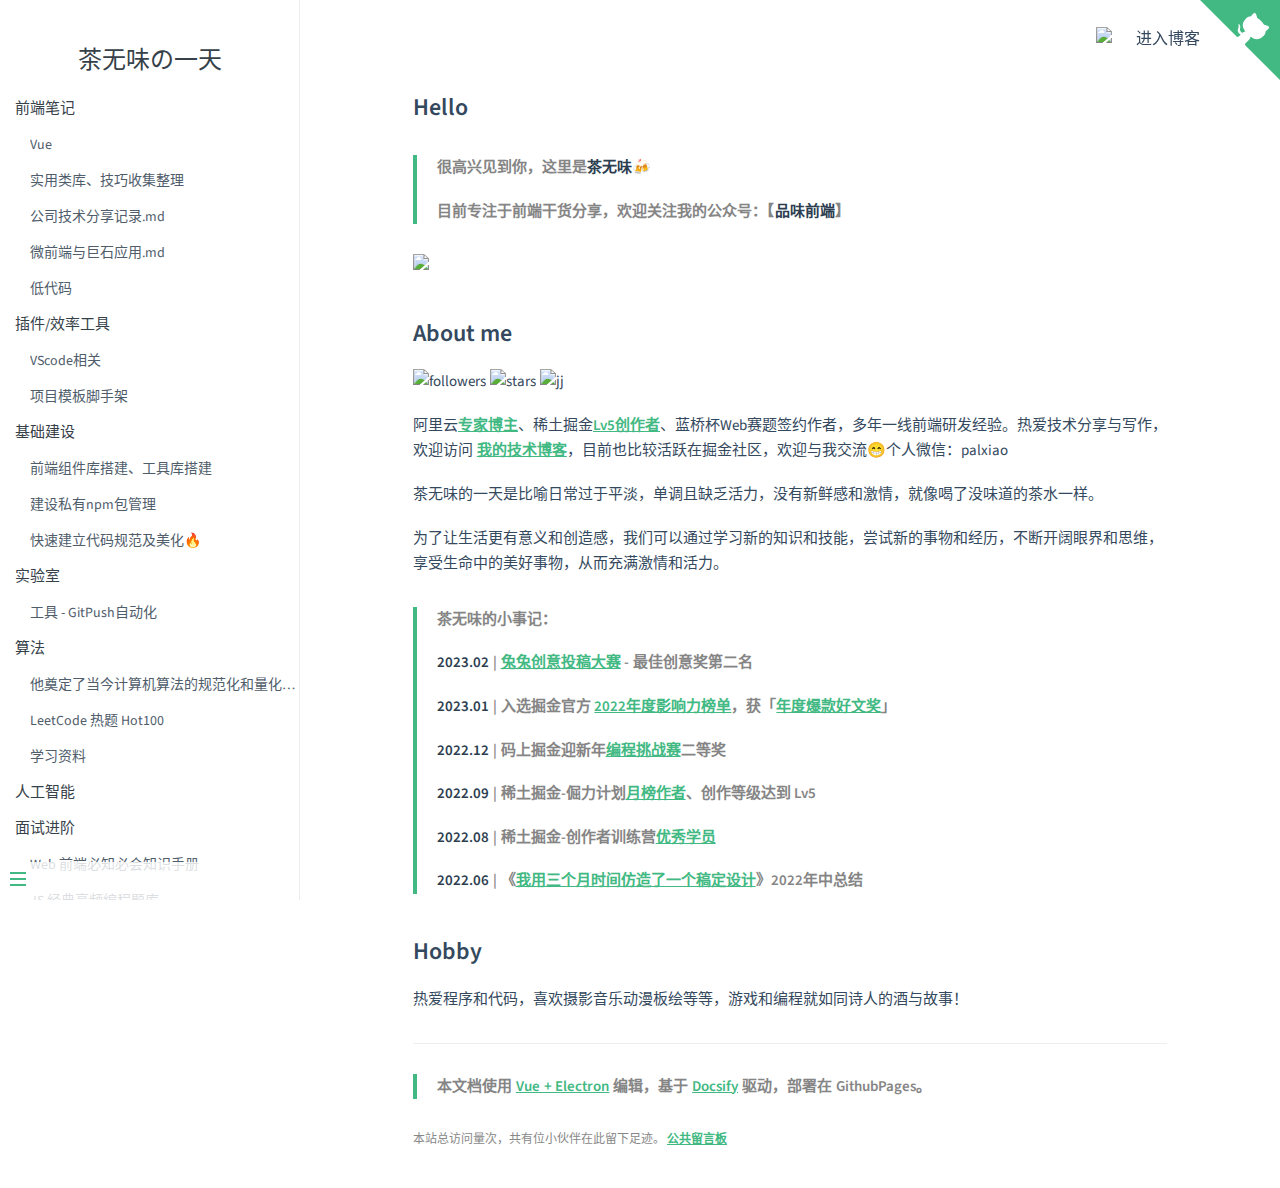
==== docs/index.html @ b086ecbe "feat: auto update" ====
<!DOCTYPE html>
<html lang="zh-cn">
  <head>
    <meta charset="UTF-8" />
    <title>茶无味の一天</title>
    <meta http-equiv="Cache-Control" content="no-cache, no-store, must-revalidate" />
    <meta http-equiv="Pragma" content="no-cache" />
    <meta http-equiv="Expires" content="0" />
    <meta http-equiv="X-UA-Compatible" content="IE=edge,chrome=1" />
    <meta name="description" content="Description" />
    <meta name="viewport" content="width=device-width, initial-scale=1.0, minimum-scale=1.0" />
    <link rel="stylesheet" href="lib/themes/vue.css" />
    <link rel="stylesheet" href="style/main.css" />
  </head>

  <body>
    <nav style="margin-right: 2rem">
      <a href="https://blog.palxp.com">进入博客</a>
      <a href="https://juejin.cn/user/2682464103060541/posts"><img class="juejin"
    src="https://lf3-cdn-tos.bytescm.com/obj/static/xitu_juejin_web/7abc2b532f725d394feaf0141547ade7.svg" /></a>
    </nav>
    <div id="app"></div>
    <script>
      window.$docsify = {
        name: '茶无味の一天',
        repo: 'palxiao/FEbook',
        loadNavbar: false,
        loadSidebar: true,
        subMaxLevel: 2, // 显示目录
        search: {
          placeholder: {
            '/zh-cn/': '搜索',
            '/': 'Type to search',
          },
          noData: {
            '/zh-cn/': '搜索不到结果',
            '/': '搜索不到结果',
          },
          // 搜索标题的最大层级, 1 - 6
          depth: 3,
          hideOtherSidebarContent: false, // 是否隐藏其他侧边栏内容
        },
        count: {
          countable: true,
          fontsize: '0.9em',
          color: 'rgb(90,90,90)',
          language: 'chinese',
          isExpected: true,
        },
      }
    </script>
    <!-- Docsify v4 -->
    <script src="lib/docsify@4.js"></script>
    <script src="//cdn.jsdelivr.net/npm/docsify/lib/plugins/search.min.js"></script>

    <script src="//cdn.jsdelivr.net/npm/docsify/lib/plugins/zoom-image.min.js"></script><script src="//cdn.jsdelivr.net/npm/docsify-copy-code/dist/docsify-copy-code.min.js"></script><script src="//unpkg.com/docsify-count/dist/countable.js"></script>
  </body>

  <script src="lib/prepare.js"></script>
</html>
---- docs/lib/themes/vue.css ----
@import url("https://fonts.googleapis.com/css?family=Roboto+Mono|Source+Sans+Pro:300,400,600");*{-webkit-font-smoothing:antialiased;-webkit-overflow-scrolling:touch;-webkit-tap-highlight-color:rgba(0,0,0,0);-webkit-text-size-adjust:none;-webkit-touch-callout:none;box-sizing:border-box}body:not(.ready){overflow:hidden}body:not(.ready) .app-nav,body:not(.ready)>nav,body:not(.ready) [data-cloak]{display:none}div#app{font-size:30px;font-weight:lighter;margin:40vh auto;text-align:center}div#app:empty:before{content:"Loading..."}img.emoji{height:1.2em}img.emoji,span.emoji{vertical-align:middle}span.emoji{font-family:Apple Color Emoji,Segoe UI Emoji,Segoe UI Symbol,Noto Color Emoji;font-size:1.2em}.progress{background-color:#42b983;background-color:var(--theme-color,#42b983);height:2px;left:0;position:fixed;right:0;top:0;transition:width .2s,opacity .4s;width:0;z-index:999999}.search .search-keyword,.search a:hover{color:#42b983;color:var(--theme-color,#42b983)}.search .search-keyword{font-style:normal;font-weight:700}body,html{height:100%}body{-moz-osx-font-smoothing:grayscale;-webkit-font-smoothing:antialiased;color:#34495e;font-family:Source Sans Pro,Helvetica Neue,Arial,sans-serif;font-size:15px;letter-spacing:0;margin:0;overflow-x:hidden}img{max-width:100%}a[disabled]{cursor:not-allowed;opacity:.6}kbd{border:1px solid #ccc;border-radius:3px;display:inline-block;font-size:12px!important;line-height:12px;margin-bottom:3px;padding:3px 5px;vertical-align:middle}li input[type=checkbox]{margin:0 .2em .25em 0;vertical-align:middle}.app-nav{margin:25px 60px 0 0;position:absolute;right:0;text-align:right;z-index:10}.app-nav.no-badge{margin-right:25px}.app-nav p{margin:0}.app-nav>a{margin:0 1rem;padding:5px 0}.app-nav li,.app-nav ul{display:inline-block;list-style:none;margin:0}.app-nav a{color:inherit;font-size:16px;text-decoration:none;transition:color .3s}.app-nav a.active,.app-nav a:hover{color:#42b983;color:var(--theme-color,#42b983)}.app-nav a.active{border-bottom:2px solid #42b983;border-bottom:2px solid var(--theme-color,#42b983)}.app-nav li{display:inline-block;margin:0 1rem;padding:5px 0;position:relative;cursor:pointer}.app-nav li ul{background-color:#fff;border:1px solid;border-color:#ddd #ddd #ccc;border-radius:4px;box-sizing:border-box;display:none;max-height:calc(100vh - 61px);overflow-y:auto;padding:10px 0;position:absolute;right:-15px;text-align:left;top:100%;white-space:nowrap}.app-nav li ul li{display:block;font-size:14px;line-height:1rem;margin:8px 14px;white-space:nowrap}.app-nav li ul a{display:block;font-size:inherit;margin:0;padding:0}.app-nav li ul a.active{border-bottom:0}.app-nav li:hover ul{display:block}.github-corner{border-bottom:0;position:fixed;right:0;text-decoration:none;top:0;z-index:1}.github-corner:hover .octo-arm{animation:octocat-wave .56s ease-in-out}.github-corner svg{color:#fff;fill:#42b983;fill:var(--theme-color,#42b983);height:80px;width:80px}main{display:block;position:relative;width:100vw;height:100%;z-index:0}main.hidden{display:none}.anchor{display:inline-block;text-decoration:none;transition:all .3s}.anchor span{color:#34495e}.anchor:hover{text-decoration:underline}.sidebar{border-right:1px solid rgba(0,0,0,.07);overflow-y:auto;padding:40px 0 0;position:absolute;top:0;bottom:0;left:0;transition:transform .25s ease-out;width:300px;z-index:20}.sidebar>h1{margin:0 auto 1rem;font-size:1.5rem;font-weight:300;text-align:center}.sidebar>h1 a{color:inherit;text-decoration:none}.sidebar>h1 .app-nav{display:block;position:static}.sidebar .sidebar-nav{line-height:2em;padding-bottom:40px}.sidebar li.collapse .app-sub-sidebar{display:none}.sidebar ul{margin:0 0 0 15px;padding:0}.sidebar li>p{font-weight:700;margin:0}.sidebar ul,.sidebar ul li{list-style:none}.sidebar ul li a{border-bottom:none;display:block}.sidebar ul li ul{padding-left:20px}.sidebar::-webkit-scrollbar{width:4px}.sidebar::-webkit-scrollbar-thumb{background:transparent;border-radius:4px}.sidebar:hover::-webkit-scrollbar-thumb{background:hsla(0,0%,53.3%,.4)}.sidebar:hover::-webkit-scrollbar-track{background:hsla(0,0%,53.3%,.1)}.sidebar-toggle{background-color:transparent;background-color:hsla(0,0%,100%,.8);border:0;outline:none;padding:10px;position:absolute;bottom:0;left:0;text-align:center;transition:opacity .3s;width:284px;z-index:30;cursor:pointer}.sidebar-toggle:hover .sidebar-toggle-button{opacity:.4}.sidebar-toggle span{background-color:#42b983;background-color:var(--theme-color,#42b983);display:block;margin-bottom:4px;width:16px;height:2px}body.sticky .sidebar,body.sticky .sidebar-toggle{position:fixed}.content{padding-top:60px;position:absolute;top:0;right:0;bottom:0;left:300px;transition:left .25s ease}.markdown-section{margin:0 auto;max-width:80%;padding:30px 15px 40px;position:relative}.markdown-section>*{box-sizing:border-box;font-size:inherit}.markdown-section>:first-child{margin-top:0!important}.markdown-section hr{border:none;border-bottom:1px solid #eee;margin:2em 0}.markdown-section iframe{border:1px solid #eee;width:1px;min-width:100%}.markdown-section table{border-collapse:collapse;border-spacing:0;display:block;margin-bottom:1rem;overflow:auto;width:100%}.markdown-section th{font-weight:700}.markdown-section td,.markdown-section th{border:1px solid #ddd;padding:6px 13px}.markdown-section tr{border-top:1px solid #ccc}.markdown-section p.tip,.markdown-section tr:nth-child(2n){background-color:#f8f8f8}.markdown-section p.tip{border-bottom-right-radius:2px;border-left:4px solid #f66;border-top-right-radius:2px;margin:2em 0;padding:12px 24px 12px 30px;position:relative}.markdown-section p.tip:before{background-color:#f66;border-radius:100%;color:#fff;content:"!";font-family:Dosis,Source Sans Pro,Helvetica Neue,Arial,sans-serif;font-size:14px;font-weight:700;left:-12px;line-height:20px;position:absolute;height:20px;width:20px;text-align:center;top:14px}.markdown-section p.tip code{background-color:#efefef}.markdown-section p.tip em{color:#34495e}.markdown-section p.warn{background:rgba(66,185,131,.1);border-radius:2px;padding:1rem}.markdown-section ul.task-list>li{list-style-type:none}body.close .sidebar{transform:translateX(-300px)}body.close .sidebar-toggle{width:auto}body.close .content{left:0}@media print{.app-nav,.github-corner,.sidebar,.sidebar-toggle{display:none}}@media screen and (max-width:768px){.github-corner,.sidebar,.sidebar-toggle{position:fixed}.app-nav{margin-top:16px}.app-nav li ul{top:30px}main{height:auto;min-height:100vh;overflow-x:hidden}.sidebar{left:-300px;transition:transform .25s ease-out}.content{left:0;max-width:100vw;position:static;padding-top:20px;transition:transform .25s ease}.app-nav,.github-corner{transition:transform .25s ease-out}.sidebar-toggle{background-color:transparent;width:auto;padding:30px 30px 10px 10px}body.close .sidebar{transform:translateX(300px)}body.close .sidebar-toggle{background-color:hsla(0,0%,100%,.8);transition:background-color 1s;width:284px;padding:10px}body.close .content{transform:translateX(300px)}body.close .app-nav,body.close .github-corner{display:none}.github-corner:hover .octo-arm{animation:none}.github-corner .octo-arm{animation:octocat-wave .56s ease-in-out}}@keyframes octocat-wave{0%,to{transform:rotate(0)}20%,60%{transform:rotate(-25deg)}40%,80%{transform:rotate(10deg)}}section.cover{position:relative;align-items:center;background-position:50%;background-repeat:no-repeat;background-size:cover;min-height:100vh;width:100%;display:none}section.cover.show{display:flex}section.cover.has-mask .mask{background-color:#fff;opacity:.8;position:absolute;top:0;bottom:0;width:100%}section.cover .cover-main{flex:1;margin:0 16px;text-align:center;position:relative}section.cover a{color:inherit}section.cover a,section.cover a:hover{text-decoration:none}section.cover p{line-height:1.5rem;margin:1em 0}section.cover h1{color:inherit;font-size:2.5rem;font-weight:300;margin:.625rem 0 2.5rem;position:relative;text-align:center}section.cover h1 a{display:block}section.cover h1 small{bottom:-.4375rem;font-size:1rem;position:absolute}section.cover blockquote{font-size:1.5rem;text-align:center}section.cover ul{line-height:1.8;list-style-type:none;margin:1em auto;max-width:500px;padding:0}section.cover .cover-main>p:last-child a{border-radius:2rem;border:1px solid #42b983;border-color:var(--theme-color,#42b983);box-sizing:border-box;color:#42b983;color:var(--theme-color,#42b983);display:inline-block;font-size:1.05rem;letter-spacing:.1rem;margin:.5rem 1rem;padding:.75em 2rem;text-decoration:none;transition:all .15s ease}section.cover .cover-main>p:last-child a:last-child{background-color:#42b983;background-color:var(--theme-color,#42b983);color:#fff}section.cover .cover-main>p:last-child a:last-child:hover{color:inherit;opacity:.8}section.cover .cover-main>p:last-child a:hover{color:inherit}section.cover blockquote>p>a{border-bottom:2px solid #42b983;border-bottom:2px solid var(--theme-color,#42b983);transition:color .3s}section.cover blockquote>p>a:hover{color:#42b983;color:var(--theme-color,#42b983)}.sidebar,body{background-color:#fff}.sidebar{color:#364149}.sidebar li{margin:6px 0}.sidebar ul li a{color:#505d6b;font-size:14px;font-weight:400;overflow:hidden;text-decoration:none;text-overflow:ellipsis;white-space:nowrap}.sidebar ul li a:hover{text-decoration:underline}.sidebar ul li ul{padding:0}.sidebar ul li.active>a{border-right:2px solid;color:#42b983;color:var(--theme-color,#42b983);font-weight:600}.app-sub-sidebar li:before{content:"-";padding-right:4px;float:left}.markdown-section h1,.markdown-section h2,.markdown-section h3,.markdown-section h4,.markdown-section strong{color:#2c3e50;font-weight:600}.markdown-section a{color:#42b983;color:var(--theme-color,#42b983);font-weight:600}.markdown-section h1{font-size:2rem;margin:0 0 1rem}.markdown-section h2{font-size:1.75rem;margin:45px 0 .8rem}.markdown-section h3{font-size:1.5rem;margin:40px 0 .6rem}.markdown-section h4{font-size:1.25rem}.markdown-section h5{font-size:1rem}.markdown-section h6{color:#777;font-size:1rem}.markdown-section figure,.markdown-section p{margin:1.2em 0}.markdown-section ol,.markdown-section p,.markdown-section ul{line-height:1.6rem;word-spacing:.05rem}.markdown-section ol,.markdown-section ul{padding-left:1.5rem}.markdown-section blockquote{border-left:4px solid #42b983;border-left:4px solid var(--theme-color,#42b983);color:#858585;margin:2em 0;padding-left:20px}.markdown-section blockquote p{font-weight:600;margin-left:0}.markdown-section iframe{margin:1em 0}.markdown-section em{color:#7f8c8d}.markdown-section code,.markdown-section output:after,.markdown-section pre{font-family:Roboto Mono,Monaco,courier,monospace}.markdown-section code,.markdown-section pre{background-color:#f8f8f8}.markdown-section output,.markdown-section pre{margin:1.2em 0;position:relative}.markdown-section output,.markdown-section pre>code{border-radius:2px;display:block}.markdown-section output:after,.markdown-section pre>code{-moz-osx-font-smoothing:initial;-webkit-font-smoothing:initial}.markdown-section code{border-radius:2px;color:#e96900;margin:0 2px;padding:3px 5px;white-space:pre-wrap}.markdown-section>:not(h1):not(h2):not(h3):not(h4):not(h5):not(h6) code{font-size:.8rem}.markdown-section pre{padding:0 1.4rem;line-height:1.5rem;overflow:auto;word-wrap:normal}.markdown-section pre>code{color:#525252;font-size:.8rem;padding:2.2em 5px;line-height:inherit;margin:0 2px;max-width:inherit;overflow:inherit;white-space:inherit}.markdown-section output{padding:1.7rem 1.4rem;border:1px dotted #ccc}.markdown-section output>:first-child{margin-top:0}.markdown-section output>:last-child{margin-bottom:0}.markdown-section code:after,.markdown-section code:before,.markdown-section output:after,.markdown-section output:before{letter-spacing:.05rem}.markdown-section output:after,.markdown-section pre:after{color:#ccc;font-size:.6rem;font-weight:600;height:15px;line-height:15px;padding:5px 10px 0;position:absolute;right:0;text-align:right;top:0;content:attr(data-lang)}.token.cdata,.token.comment,.token.doctype,.token.prolog{color:#8e908c}.token.namespace{opacity:.7}.token.boolean,.token.number{color:#c76b29}.token.punctuation{color:#525252}.token.property{color:#c08b30}.token.tag{color:#2973b7}.token.string{color:#42b983;color:var(--theme-color,#42b983)}.token.selector{color:#6679cc}.token.attr-name{color:#2973b7}.language-css .token.string,.style .token.string,.token.entity,.token.url{color:#22a2c9}.token.attr-value,.token.control,.token.directive,.token.unit{color:#42b983;color:var(--theme-color,#42b983)}.token.function,.token.keyword{color:#e96900}.token.atrule,.token.regex,.token.statement{color:#22a2c9}.token.placeholder,.token.variable{color:#3d8fd1}.token.deleted{text-decoration:line-through}.token.inserted{border-bottom:1px dotted #202746;text-decoration:none}.token.italic{font-style:italic}.token.bold,.token.important{font-weight:700}.token.important{color:#c94922}.token.entity{cursor:help}code .token{-moz-osx-font-smoothing:initial;-webkit-font-smoothing:initial;min-height:1.5rem;position:relative;left:auto}
---- docs/style/main.css ----
.juejin {
  padding-top: 0.14rem;
  height: 1.2rem;
  position: absolute;
  right: 8.5rem;
}
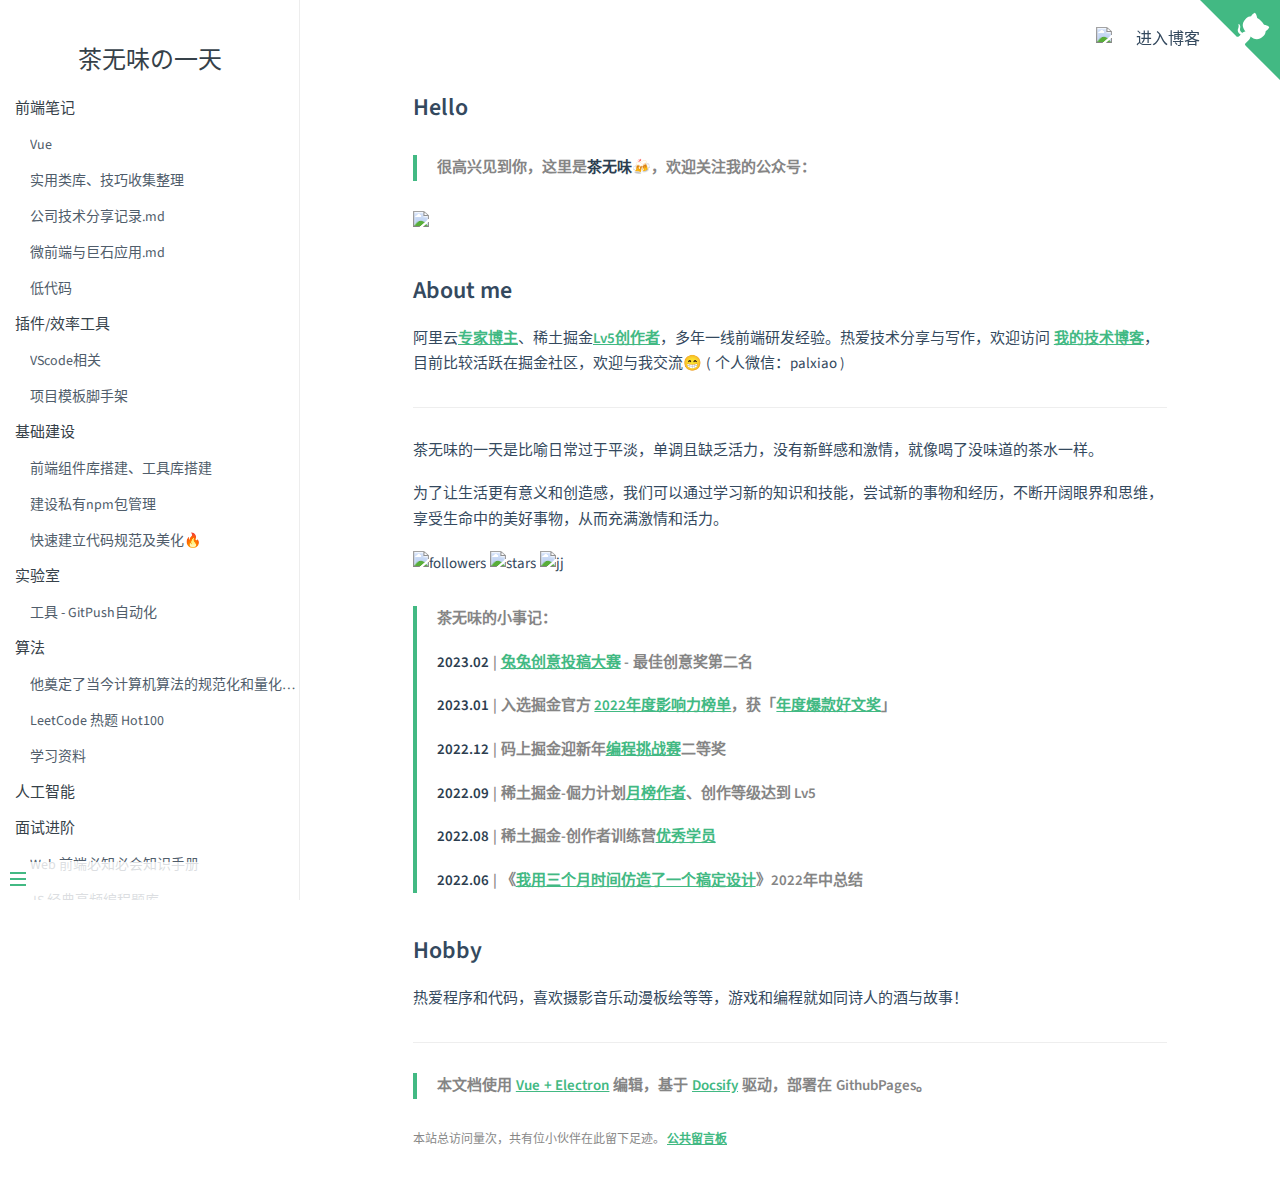
==== commit 984d8168: "feat: auto update" ====
(no text change in the page or its own stylesheets)
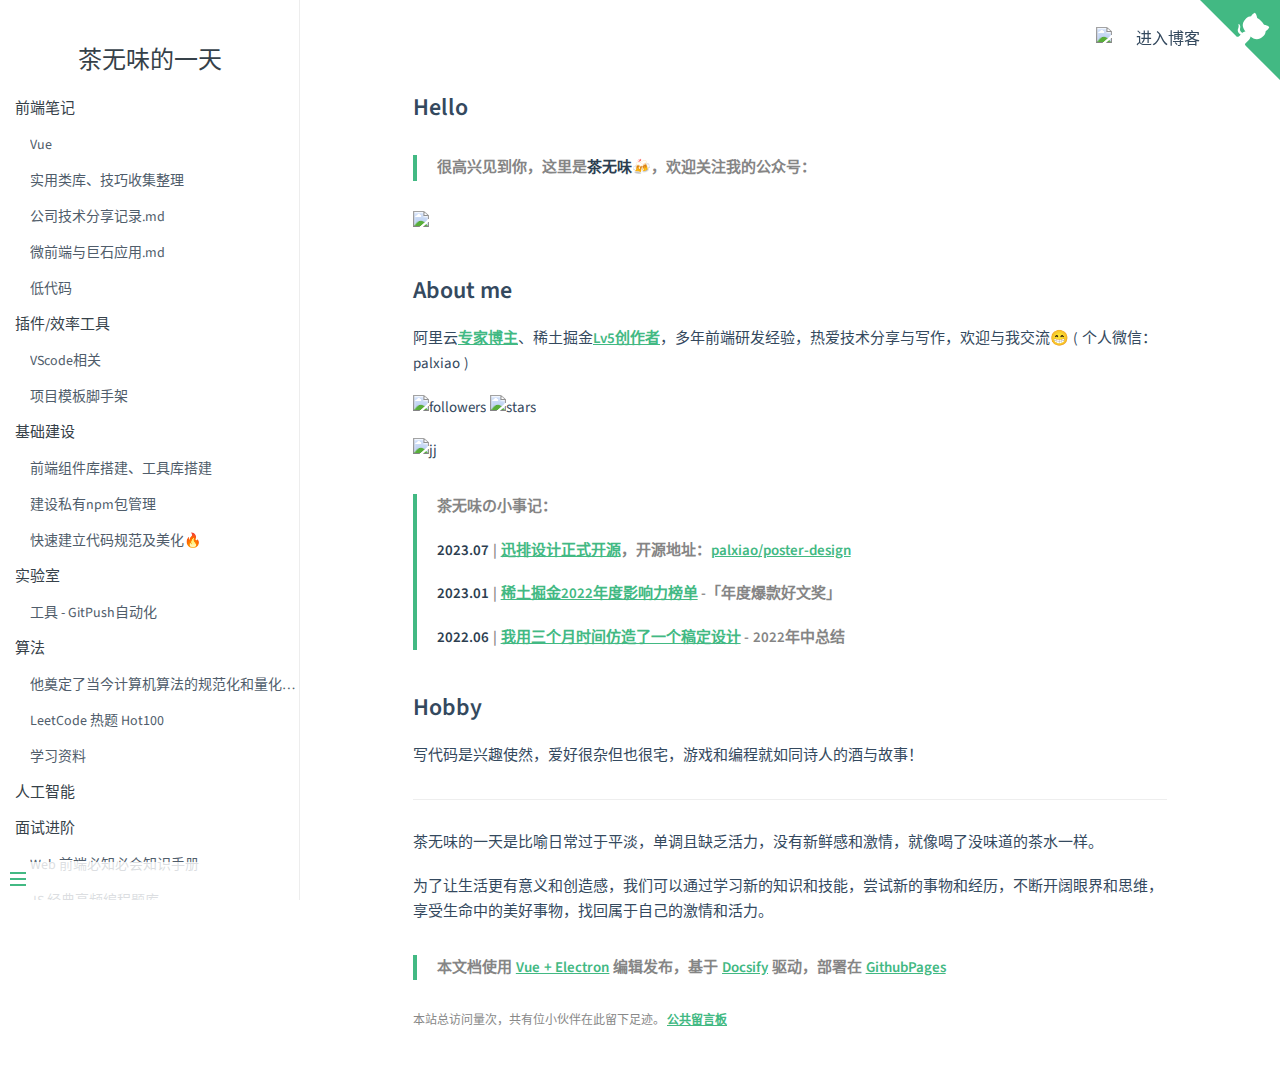
==== commit 1586c6df: "feat: auto update" ====
--- a/docs/index.html
+++ b/docs/index.html
@@ -2,7 +2,7 @@
 <html lang="zh-cn">
   <head>
     <meta charset="UTF-8" />
-    <title>茶无味の一天</title>
+    <title>茶无味的一天</title>
     <meta http-equiv="Cache-Control" content="no-cache, no-store, must-revalidate" />
     <meta http-equiv="Pragma" content="no-cache" />
     <meta http-equiv="Expires" content="0" />
@@ -15,14 +15,14 @@
 
   <body>
     <nav style="margin-right: 2rem">
-      <a href="https://blog.palxp.com">进入博客</a>
+      <a href="https://www.palxp.cn">进入博客</a>
       <a href="https://juejin.cn/user/2682464103060541/posts"><img class="juejin"
     src="https://lf3-cdn-tos.bytescm.com/obj/static/xitu_juejin_web/7abc2b532f725d394feaf0141547ade7.svg" /></a>
     </nav>
     <div id="app"></div>
     <script>
       window.$docsify = {
-        name: '茶无味の一天',
+        name: '茶无味的一天',
         repo: 'palxiao/FEbook',
         loadNavbar: false,
         loadSidebar: true,
@@ -53,7 +53,7 @@
     <script src="lib/docsify@4.js"></script>
     <script src="//cdn.jsdelivr.net/npm/docsify/lib/plugins/search.min.js"></script>
 
-    <script src="//cdn.jsdelivr.net/npm/docsify/lib/plugins/zoom-image.min.js"></script><script src="//cdn.jsdelivr.net/npm/docsify-copy-code/dist/docsify-copy-code.min.js"></script><script src="//unpkg.com/docsify-count/dist/countable.js"></script>
+    <script src="//cdn.jsdelivr.net/npm/docsify/lib/plugins/zoom-image.min.js"></script><script src="//unpkg.com/docsify-count/dist/countable.js"></script>
   </body>
 
   <script src="lib/prepare.js"></script>
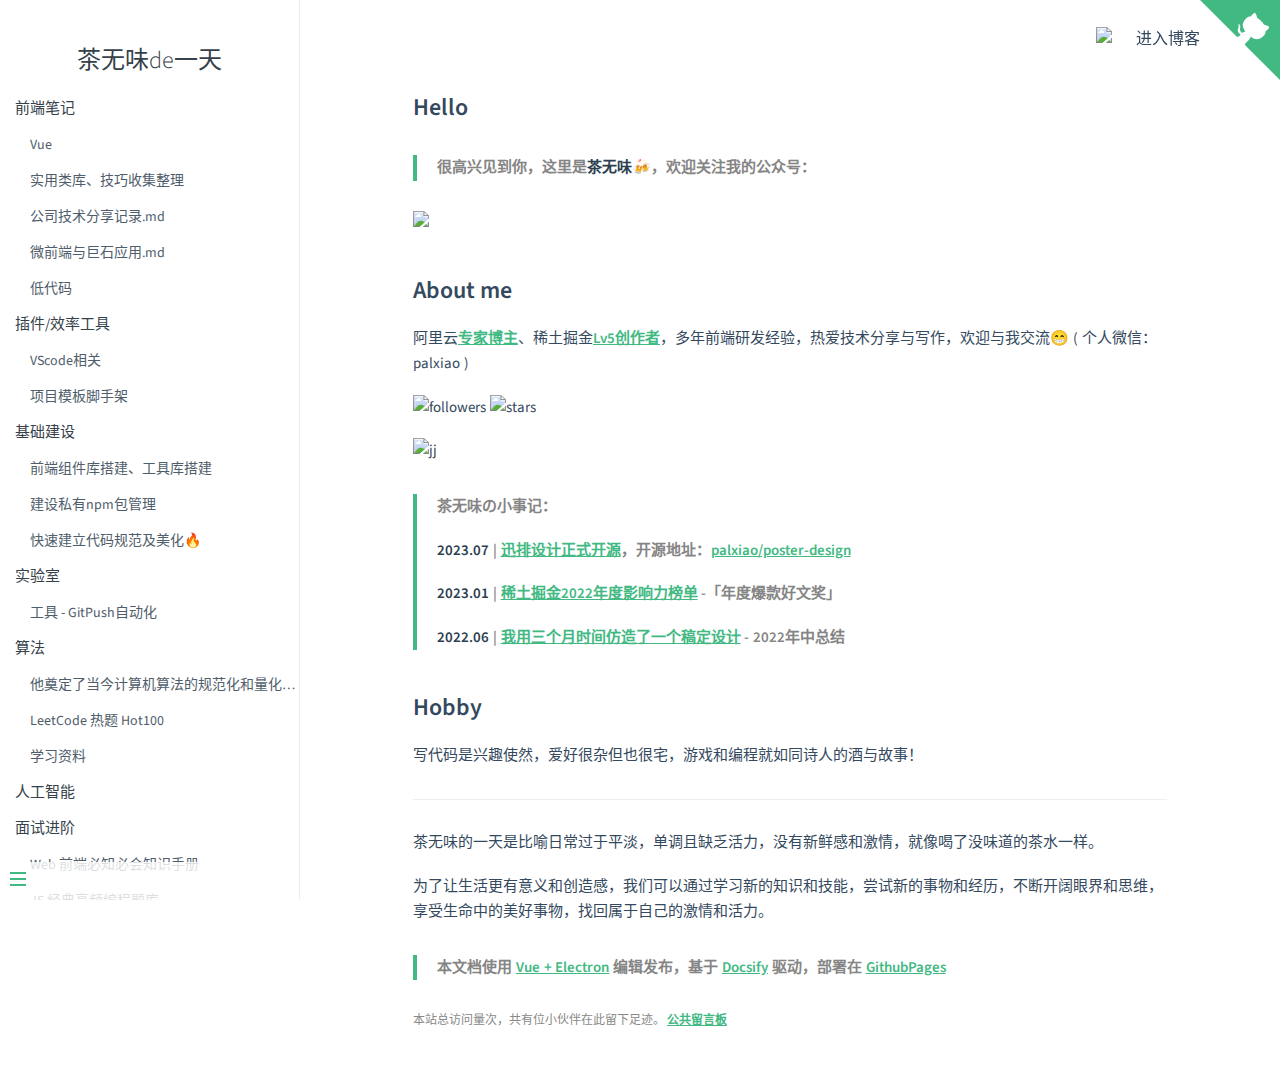
==== commit d57232a1: "feat: auto update" ====
--- a/docs/index.html
+++ b/docs/index.html
@@ -2,7 +2,7 @@
 <html lang="zh-cn">
   <head>
     <meta charset="UTF-8" />
-    <title>茶无味的一天</title>
+    <title>茶无味de一天</title>
     <meta http-equiv="Cache-Control" content="no-cache, no-store, must-revalidate" />
     <meta http-equiv="Pragma" content="no-cache" />
     <meta http-equiv="Expires" content="0" />
@@ -22,7 +22,7 @@
     <div id="app"></div>
     <script>
       window.$docsify = {
-        name: '茶无味的一天',
+        name: '茶无味de一天',
         repo: 'palxiao/FEbook',
         loadNavbar: false,
         loadSidebar: true,
@@ -53,7 +53,7 @@
     <script src="lib/docsify@4.js"></script>
     <script src="//cdn.jsdelivr.net/npm/docsify/lib/plugins/search.min.js"></script>
 
-    <script src="//cdn.jsdelivr.net/npm/docsify/lib/plugins/zoom-image.min.js"></script><script src="//unpkg.com/docsify-count/dist/countable.js"></script>
+    <script src="//unpkg.com/docsify-count/dist/countable.js"></script><script src="//cdn.jsdelivr.net/npm/docsify/lib/plugins/zoom-image.min.js"></script>
   </body>
 
   <script src="lib/prepare.js"></script>
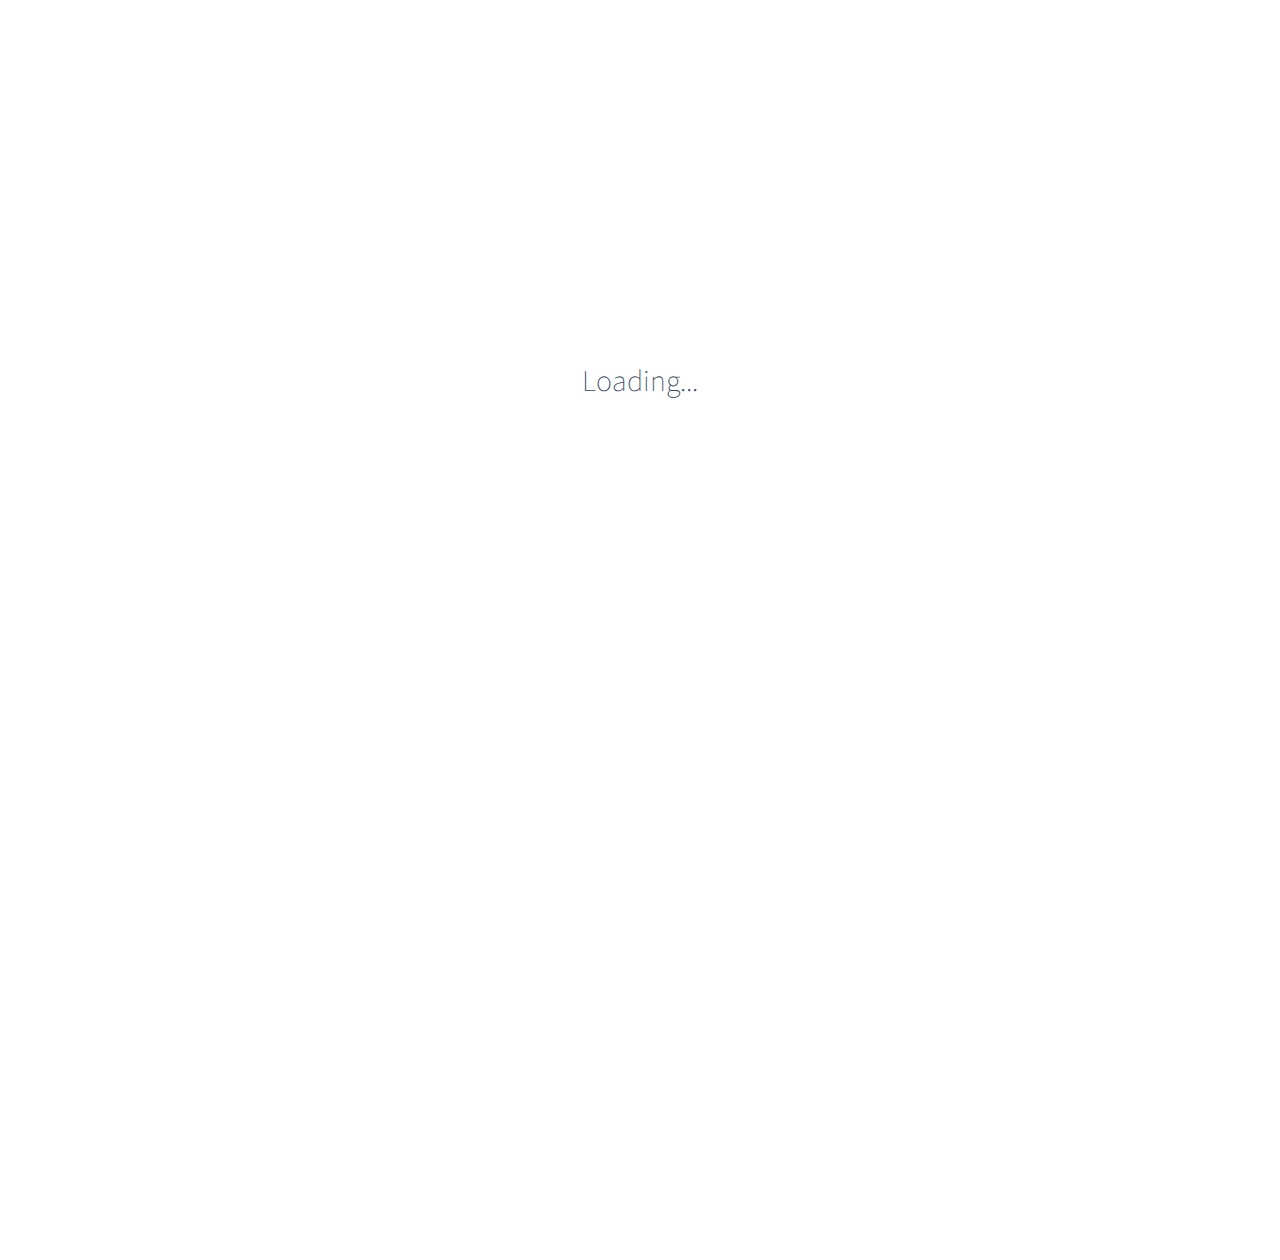
==== commit d7e93a22: "feat: auto update" ====
--- a/docs/index.html
+++ b/docs/index.html
@@ -2,7 +2,7 @@
 <html lang="zh-cn">
   <head>
     <meta charset="UTF-8" />
-    <title>茶无味de一天</title>
+    <title>茶无味的一天</title>
     <meta http-equiv="Cache-Control" content="no-cache, no-store, must-revalidate" />
     <meta http-equiv="Pragma" content="no-cache" />
     <meta http-equiv="Expires" content="0" />
@@ -22,7 +22,7 @@
     <div id="app"></div>
     <script>
       window.$docsify = {
-        name: '茶无味de一天',
+        name: '茶无味的一天',
         repo: 'palxiao/FEbook',
         loadNavbar: false,
         loadSidebar: true,
@@ -50,10 +50,10 @@
       }
     </script>
     <!-- Docsify v4 -->
-    <script src="lib/docsify@4.js"></script>
-    <script src="//cdn.jsdelivr.net/npm/docsify/lib/plugins/search.min.js"></script>
+    <script src="https://lf26-cdn-tos.bytecdntp.com/cdn/expire-1-M/docsify/4.12.2/docsify.min.js"></script>
+    <script src="https://lf9-cdn-tos.bytecdntp.com/cdn/expire-1-M/docsify/4.12.2/plugins/search.min.js"></script>
 
-    <script src="//unpkg.com/docsify-count/dist/countable.js"></script><script src="//cdn.jsdelivr.net/npm/docsify/lib/plugins/zoom-image.min.js"></script>
+    <script src="https://lf3-cdn-tos.bytecdntp.com/cdn/expire-1-M/docsify/4.12.2/plugins/zoom-image.min.js"></script><script src="https://npm.elemecdn.com/docsify-count/dist/countable.js"></script>
   </body>
 
   <script src="lib/prepare.js"></script>
